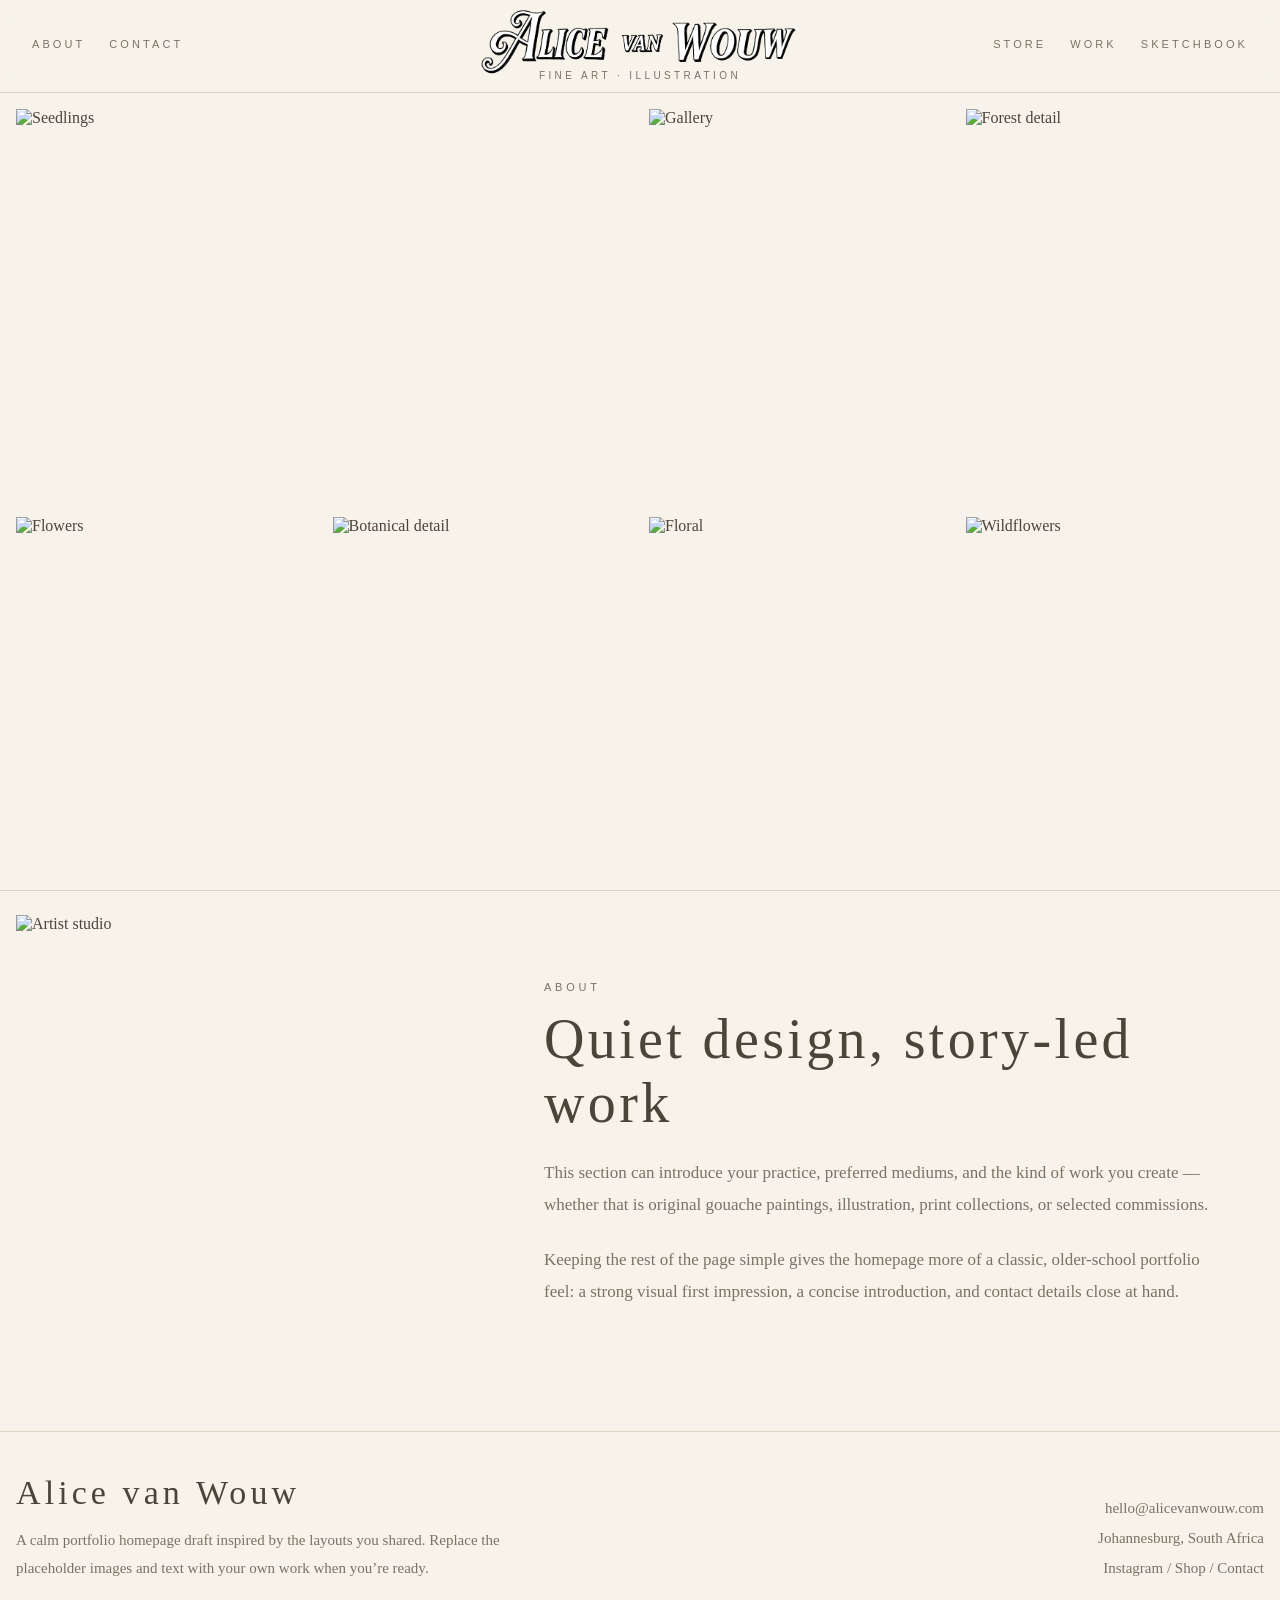
==== index.html @ 0cdcfa81 "inital pages" ====
<!DOCTYPE html>
<html lang="en">
<head>
  <meta charset="UTF-8" />
  <meta name="viewport" content="width=device-width, initial-scale=1.0" />
  <title>Alice van Wouw</title>
  <style>
    :root {
      --bg: #f7f3ea;
      --bg-soft: #efe8db;
      --card: #fbf8f2;
      --text: #4b4438;
      --muted: #7a7264;
      --line: #ddd3c1;
      --button: #5b5348;
      --button-text: #f8f5ee;
      --shadow: 0 10px 30px rgba(91, 83, 72, 0.08);
      --radius-lg: 32px;
      --radius-md: 22px;
      --max-width: 1400px;
    }

    * {
      box-sizing: border-box;
    }

    html {
      scroll-behavior: smooth;
    }

    body {
      margin: 0;
      font-family: Georgia, "Times New Roman", serif;
      background: var(--bg);
      color: var(--text);
    }

    img {
      display: block;
      width: 100%;
    }

    a {
      color: inherit;
      text-decoration: none;
    }

    .container {
      width: min(var(--max-width), calc(100% - 32px));
      margin: 0 auto;
    }

    .topbar {
      position: sticky;
      top: 0;
      z-index: 20;
      background: rgba(247, 243, 234, 0.92);
      backdrop-filter: blur(10px);
      border-bottom: 1px solid var(--line);
    }

    .topbar-inner {
      min-height: 92px;
      display: grid;
      grid-template-columns: 1fr auto 1fr;
      align-items: center;
      gap: 16px;
      padding: 6px 16px 10px;
    }

    .nav {
      display: flex;
      gap: 24px;
      font-family: Arial, Helvetica, sans-serif;
      font-size: 11px;
      letter-spacing: 0.28em;
      text-transform: uppercase;
      color: var(--muted);
      position: relative;
    }

    .nav.left {
      justify-content: flex-start;
    }

    .nav.right {
      justify-content: flex-end;
    }

    .brand {
      text-align: center;
      position: relative;
      display: inline-block;
    }

	.brand p {
      position: absolute;
      left: 50%;
      transform: translateX(-50%);
      bottom: 1px;
      margin: 0;
      font-family: Arial, Helvetica, sans-serif;
      font-size: 10px;
      letter-spacing: 0.34em;
      text-transform: uppercase;
      color: var(--muted);
      background: transparent;
      pointer-events: none;
      white-space: nowrap;
    }

    .hero {
      padding: 16px 0 34px;
    }

    .hero-grid {
      display: grid;
      grid-template-columns: 1.05fr 0.95fr;
      gap: 34px;
      align-items: start;
    }

    .hero-layout {
      display: flex;
      flex-direction: column;
      gap: 18px;
    }

    .hero-row {
      display: grid;
      gap: 18px;
    }

    .hero-row-one {
      min-height: 390px;
      grid-template-columns: repeat(4, 1fr);
    }

    .hero-row-two {
      min-height: 190px;
      grid-template-columns: 1fr 1fr 1fr 1fr;
      align-items: stretch;
    }

    .hero-image {
      overflow: hidden;
      border-radius: 0;
      border: none;
      background: transparent;
      box-shadow: none;
      min-width: 0;
    }

    .hero-image.feature {
      min-width: 0;
      grid-column: span 2;
    }

    .hero-image.portrait {
      min-width: 0;
    }

    .hero-image.square {
      aspect-ratio: 1 / 1;
      min-width: 0;
    }

    .hero-image img {
      width: 100%;
      height: 100%;
      object-fit: cover;
    }

    /* Keep grid items filling their tracks cleanly */
    .hero-row-one > *,
    .hero-row-two > * {
      display: block;
    }

    .button:hover {
      transform: translateY(-1px);
      opacity: 0.95;
    }

    .about {
      padding: 24px 0 56px;
      border-top: 1px solid var(--line);
      margin-top: 40px;
    }

    .portfolio-grid {
      display: grid;
      grid-template-columns: repeat(3, 1fr);
      gap: 16px;
      grid-auto-rows: 240px;
    }

    .portfolio-item {
      position: relative;
      overflow: hidden;
      border-radius: 0;
      border: none;
      background: transparent;
      box-shadow: none;
    }

    .portfolio-item img {
      height: 100%;
      object-fit: cover;
      transition: transform 0.5s ease;
    }

    .portfolio-item:hover img {
      transform: scale(1.03);
    }

    .portfolio-item.tall {
      grid-row: span 2;
    }

    .portfolio-item.wide {
      grid-column: span 2;
    }

    .portfolio-caption {
      position: absolute;
      left: 0;
      right: 0;
      bottom: 0;
      padding: 18px;
      background: linear-gradient(to top, rgba(38, 33, 27, 0.75), rgba(38, 33, 27, 0.15), transparent);
      color: #f8f5ee;
    }

    .portfolio-caption .category {
      font-family: Arial, Helvetica, sans-serif;
      font-size: 10px;
      letter-spacing: 0.25em;
      text-transform: uppercase;
      opacity: 0.9;
    }

    .portfolio-caption h4 {
      margin: 8px 0 0;
      font-size: 28px;
      font-weight: normal;
    }

    

    .about-grid {
      display: grid;
      grid-template-columns: 0.8fr 1.2fr;
      gap: 48px;
      align-items: center;
    }

    .about-image {
      overflow: hidden;
      border-radius: 0;
      border: none;
      box-shadow: none;
      min-height: 460px;
    }

    .about-image img {
      height: 460px;
      object-fit: cover;
    }

    .about-copy .label,
    .shop .label {
      font-family: Arial, Helvetica, sans-serif;
      font-size: 11px;
      letter-spacing: 0.34em;
      text-transform: uppercase;
      color: var(--muted);
    }

    .about-copy h3,
    .shop h3 {
      margin: 14px 0 0;
      font-size: clamp(34px, 5vw, 56px);
      font-weight: normal;
      letter-spacing: 0.06em;
    }

    .about-copy p,
    .shop p {
      margin: 22px 0 0;
      font-size: 17px;
      line-height: 1.9;
      color: var(--muted);
      max-width: 680px;
    }

    footer {
      border-top: 1px solid var(--line);
      padding: 42px 0 56px;
    }

    .footer-grid {
      display: grid;
      grid-template-columns: 1fr auto;
      gap: 24px;
      align-items: end;
    }

    .footer-brand {
      font-size: 34px;
      letter-spacing: 0.12em;
      margin: 0;
      font-weight: normal;
    }

    .footer-copy {
      max-width: 540px;
      margin: 14px 0 0;
      font-size: 15px;
      line-height: 1.9;
      color: var(--muted);
    }

    .footer-meta {
      font-size: 15px;
      line-height: 2;
      color: var(--muted);
      text-align: right;
    }

    @media (max-width: 980px) {
      .topbar-inner,
      .about-grid,
      .footer-grid {
        grid-template-columns: 1fr;
      }

      .nav {
        display: none;
      }

      .brand {
        padding: 12px 0;
      }

      .hero-row-one {
        min-height: 320px;
        grid-template-columns: repeat(4, 1fr);
      }

      .hero-row-two {
        min-height: 160px;
        grid-template-columns: 1fr 1fr 1fr 1fr;
      }

      .about-image,
      .about-image img {
        height: 420px;
        min-height: 420px;
      }

      .footer-meta {
        text-align: left;
      }
    }

    @media (max-width: 640px) {
      .container {
        width: min(var(--max-width), calc(100% - 20px));
      }

      .hero {
        padding: 8px 0 28px;
      }

      .about-copy p {
        font-size: 15px;
      }

      .hero-row-one,
      .hero-row-two {
        min-height: auto;
        grid-template-columns: 1fr;
      }

      .hero-image.feature {
        min-height: 280px;
      }

      .hero-image.portrait {
        min-height: 240px;
      }

      .hero-image.square {
        min-height: 170px;
      }

      .about-image,
      .about-image img {
        height: 320px;
        min-height: 320px;
      }
    }
  </style>
</head>
<body>
  <header class="topbar">
    <div class="container topbar-inner">
      <nav class="nav left">
        <a href="about.html">About</a>
        <a href="contact.html">Contact</a>
      </nav>

      <div class="brand">
        <img src="images/Alice_van_Wouw_Logo.png"  alt="Alice van Wouw" style="max-height:72px; width:auto; display:inline-block;" />
        <p>Fine Art · Illustration</p>
      </div>

      <nav class="nav right">
        <a href="store.html">Store</a>
        <a href="work.html">Work</a>
        <a href="sketchbook.html">Sketchbook</a>
      </nav>
    </div>
  </header>

  <main>
    <section class="hero">
      <div class="container">
        <div class="hero-layout">
          <div class="hero-row hero-row-one">
            <div class="hero-image feature">
              <img src="https://images.unsplash.com/photo-1466692476868-aef1dfb1e735?auto=format&fit=crop&w=1600&q=80" alt="Seedlings" />
            </div>

            <div class="hero-image portrait">
              <img src="https://images.unsplash.com/photo-1518998053901-5348d3961a04?auto=format&fit=crop&w=1200&q=80" alt="Gallery" />
            </div>

            <div class="hero-image portrait">
              <img src="https://images.unsplash.com/photo-1441974231531-c6227db76b6e?auto=format&fit=crop&w=1200&q=80" alt="Forest detail" />
            </div>
          </div>

          <div class="hero-row hero-row-two">
            <div class="hero-image square">
              <img src="https://images.unsplash.com/photo-1490750967868-88aa4486c946?auto=format&fit=crop&w=1200&q=80" alt="Flowers" />
            </div>

            <div class="hero-image square">
              <img src="https://images.unsplash.com/photo-1501004318641-b39e6451bec6?auto=format&fit=crop&w=1200&q=80" alt="Botanical detail" />
            </div>

            <div class="hero-image square">
              <img src="https://images.unsplash.com/photo-1465146344425-f00d5f5c8f07?auto=format&fit=crop&w=1200&q=80" alt="Floral" />
            </div>

            <div class="hero-image square">
              <img src="https://images.unsplash.com/photo-1470115636492-6d2b56f9146d?auto=format&fit=crop&w=1200&q=80" alt="Wildflowers" />
            </div>
          </div>
        </div>
      </div>
    </section>

    <section id="about" class="about">
      <div class="container about-grid">
        <div class="about-image">
          <img src="https://images.unsplash.com/photo-1518998053901-5348d3961a04?auto=format&fit=crop&w=1200&q=80" alt="Artist studio" />
        </div>

        <div class="about-copy">
          <div class="label">About</div>
          <h3>Quiet design, story-led work</h3>
          <p>
            This section can introduce your practice, preferred mediums, and the kind
            of work you create — whether that is original gouache paintings,
            illustration, print collections, or selected commissions.
          </p>
          <p>
            Keeping the rest of the page simple gives the homepage more of a classic,
            older-school portfolio feel: a strong visual first impression, a concise
            introduction, and contact details close at hand.
          </p>
        </div>
      </div>
    </section>
  </main>

  <footer id="contact">
    <div class="container footer-grid">
      <div>
        <h3 class="footer-brand">Alice van Wouw</h3>
        <p class="footer-copy">
          A calm portfolio homepage draft inspired by the layouts you shared.
          Replace the placeholder images and text with your own work when you’re ready.
        </p>
      </div>

      <div class="footer-meta">
        <div>hello@alicevanwouw.com</div>
        <div>Johannesburg, South Africa</div>
        <div>Instagram / Shop / Contact</div>
      </div>
    </div>
  </footer>
</body>
</html>
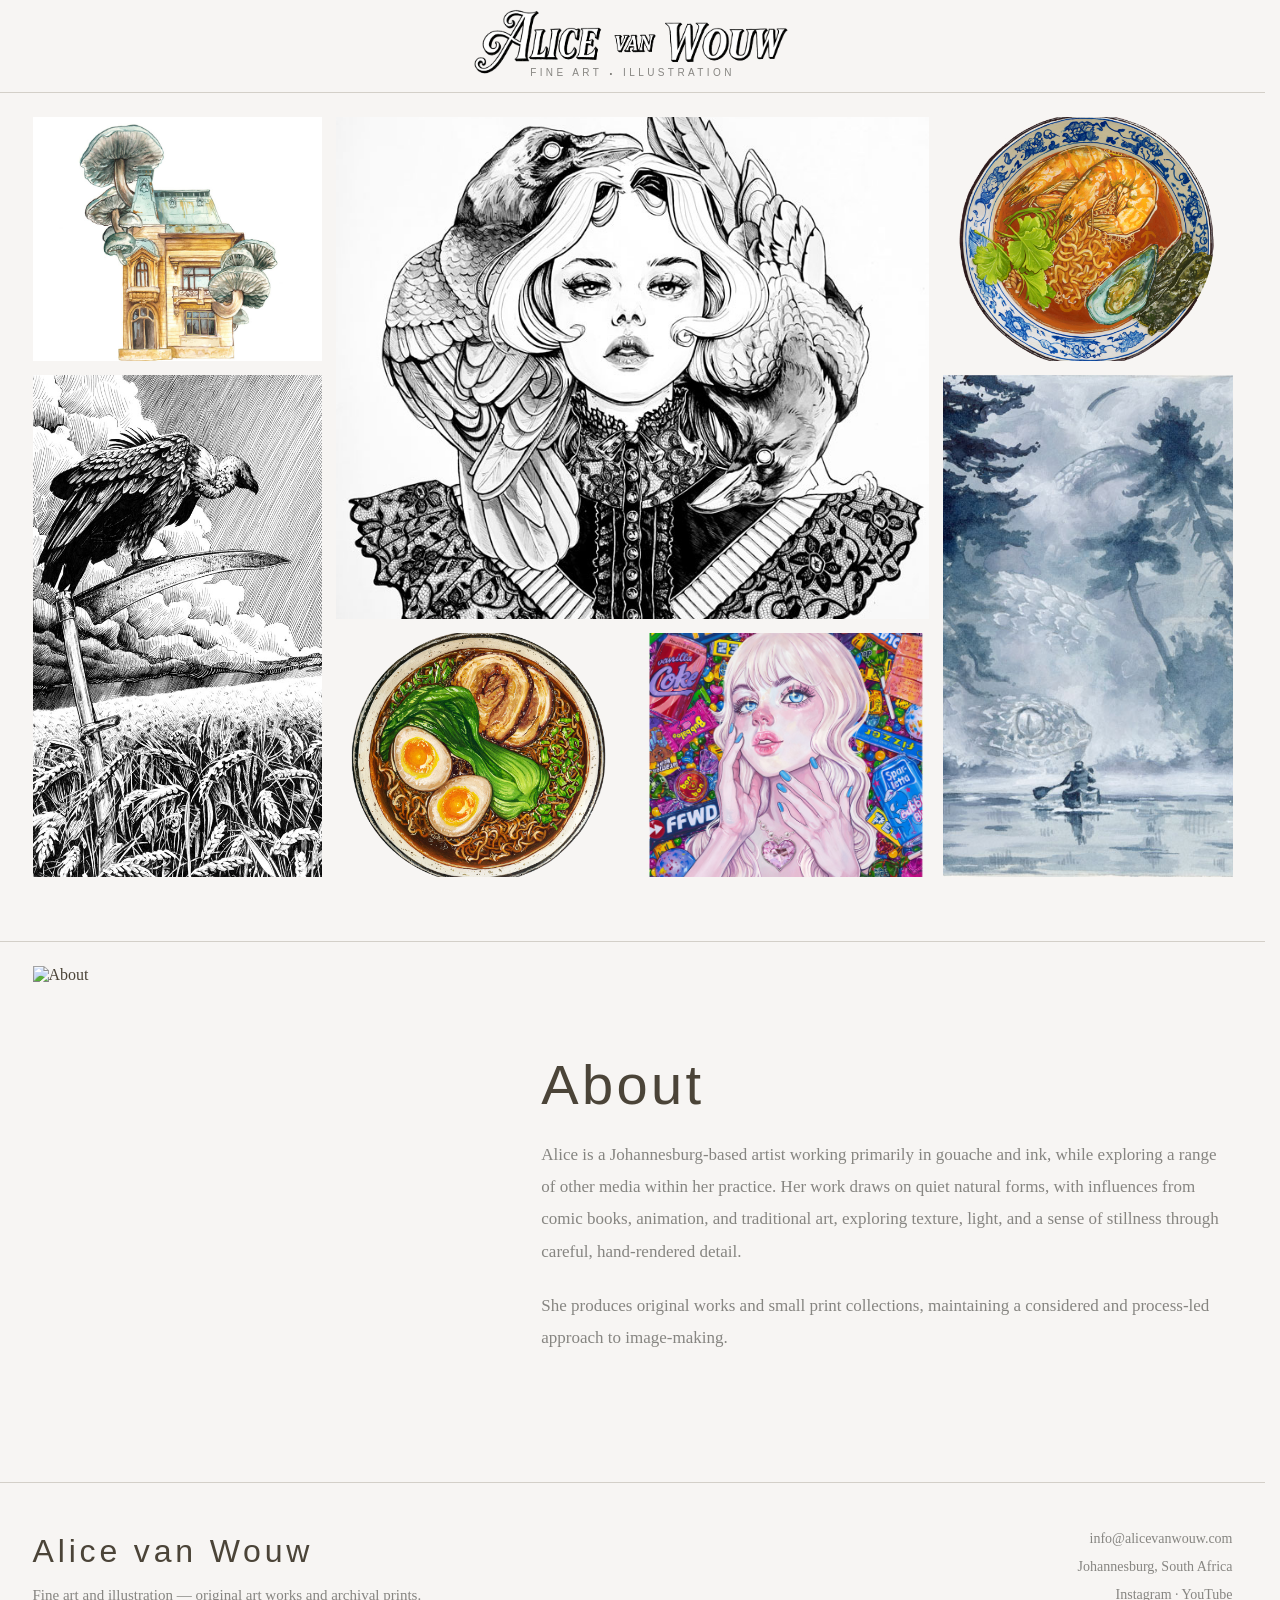
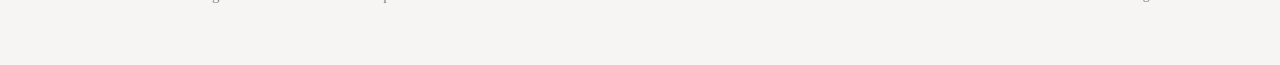
==== commit 9d4de5f9: "removed menu items temporarily" ====
--- a/index.html
+++ b/index.html
@@ -1,508 +1,110 @@
 <!DOCTYPE html>
 <html lang="en">
 <head>
-  <meta charset="UTF-8" />
-  <meta name="viewport" content="width=device-width, initial-scale=1.0" />
+  <meta charset="utf-8"/>
+  <meta content="width=device-width, initial-scale=1.0" name="viewport"/>
   <title>Alice van Wouw</title>
-  <style>
-    :root {
-      --bg: #f7f3ea;
-      --bg-soft: #efe8db;
-      --card: #fbf8f2;
-      --text: #4b4438;
-      --muted: #7a7264;
-      --line: #ddd3c1;
-      --button: #5b5348;
-      --button-text: #f8f5ee;
-      --shadow: 0 10px 30px rgba(91, 83, 72, 0.08);
-      --radius-lg: 32px;
-      --radius-md: 22px;
-      --max-width: 1400px;
-    }
-
-    * {
-      box-sizing: border-box;
-    }
-
-    html {
-      scroll-behavior: smooth;
-    }
-
-    body {
-      margin: 0;
-      font-family: Georgia, "Times New Roman", serif;
-      background: var(--bg);
-      color: var(--text);
-    }
-
-    img {
-      display: block;
-      width: 100%;
-    }
-
-    a {
-      color: inherit;
-      text-decoration: none;
-    }
-
-    .container {
-      width: min(var(--max-width), calc(100% - 32px));
-      margin: 0 auto;
-    }
-
-    .topbar {
-      position: sticky;
-      top: 0;
-      z-index: 20;
-      background: rgba(247, 243, 234, 0.92);
-      backdrop-filter: blur(10px);
-      border-bottom: 1px solid var(--line);
-    }
-
-    .topbar-inner {
-      min-height: 92px;
-      display: grid;
-      grid-template-columns: 1fr auto 1fr;
-      align-items: center;
-      gap: 16px;
-      padding: 6px 16px 10px;
-    }
-
-    .nav {
-      display: flex;
-      gap: 24px;
-      font-family: Arial, Helvetica, sans-serif;
-      font-size: 11px;
-      letter-spacing: 0.28em;
-      text-transform: uppercase;
-      color: var(--muted);
-      position: relative;
-    }
-
-    .nav.left {
-      justify-content: flex-start;
-    }
-
-    .nav.right {
-      justify-content: flex-end;
-    }
-
-    .brand {
-      text-align: center;
-      position: relative;
-      display: inline-block;
-    }
-
-	.brand p {
-      position: absolute;
-      left: 50%;
-      transform: translateX(-50%);
-      bottom: 1px;
-      margin: 0;
-      font-family: Arial, Helvetica, sans-serif;
-      font-size: 10px;
-      letter-spacing: 0.34em;
-      text-transform: uppercase;
-      color: var(--muted);
-      background: transparent;
-      pointer-events: none;
-      white-space: nowrap;
-    }
-
-    .hero {
-      padding: 16px 0 34px;
-    }
-
-    .hero-grid {
-      display: grid;
-      grid-template-columns: 1.05fr 0.95fr;
-      gap: 34px;
-      align-items: start;
-    }
-
-    .hero-layout {
-      display: flex;
-      flex-direction: column;
-      gap: 18px;
-    }
-
-    .hero-row {
-      display: grid;
-      gap: 18px;
-    }
-
-    .hero-row-one {
-      min-height: 390px;
-      grid-template-columns: repeat(4, 1fr);
-    }
-
-    .hero-row-two {
-      min-height: 190px;
-      grid-template-columns: 1fr 1fr 1fr 1fr;
-      align-items: stretch;
-    }
-
-    .hero-image {
-      overflow: hidden;
-      border-radius: 0;
-      border: none;
-      background: transparent;
-      box-shadow: none;
-      min-width: 0;
-    }
-
-    .hero-image.feature {
-      min-width: 0;
-      grid-column: span 2;
-    }
-
-    .hero-image.portrait {
-      min-width: 0;
-    }
-
-    .hero-image.square {
-      aspect-ratio: 1 / 1;
-      min-width: 0;
-    }
-
-    .hero-image img {
-      width: 100%;
-      height: 100%;
-      object-fit: cover;
-    }
-
-    /* Keep grid items filling their tracks cleanly */
-    .hero-row-one > *,
-    .hero-row-two > * {
-      display: block;
-    }
-
-    .button:hover {
-      transform: translateY(-1px);
-      opacity: 0.95;
-    }
-
-    .about {
-      padding: 24px 0 56px;
-      border-top: 1px solid var(--line);
-      margin-top: 40px;
-    }
-
-    .portfolio-grid {
-      display: grid;
-      grid-template-columns: repeat(3, 1fr);
-      gap: 16px;
-      grid-auto-rows: 240px;
-    }
-
-    .portfolio-item {
-      position: relative;
-      overflow: hidden;
-      border-radius: 0;
-      border: none;
-      background: transparent;
-      box-shadow: none;
-    }
-
-    .portfolio-item img {
-      height: 100%;
-      object-fit: cover;
-      transition: transform 0.5s ease;
-    }
-
-    .portfolio-item:hover img {
-      transform: scale(1.03);
-    }
-
-    .portfolio-item.tall {
-      grid-row: span 2;
-    }
-
-    .portfolio-item.wide {
-      grid-column: span 2;
-    }
-
-    .portfolio-caption {
-      position: absolute;
-      left: 0;
-      right: 0;
-      bottom: 0;
-      padding: 18px;
-      background: linear-gradient(to top, rgba(38, 33, 27, 0.75), rgba(38, 33, 27, 0.15), transparent);
-      color: #f8f5ee;
-    }
-
-    .portfolio-caption .category {
-      font-family: Arial, Helvetica, sans-serif;
-      font-size: 10px;
-      letter-spacing: 0.25em;
-      text-transform: uppercase;
-      opacity: 0.9;
-    }
-
-    .portfolio-caption h4 {
-      margin: 8px 0 0;
-      font-size: 28px;
-      font-weight: normal;
-    }
-
-    
-
-    .about-grid {
-      display: grid;
-      grid-template-columns: 0.8fr 1.2fr;
-      gap: 48px;
-      align-items: center;
-    }
-
-    .about-image {
-      overflow: hidden;
-      border-radius: 0;
-      border: none;
-      box-shadow: none;
-      min-height: 460px;
-    }
-
-    .about-image img {
-      height: 460px;
-      object-fit: cover;
-    }
-
-    .about-copy .label,
-    .shop .label {
-      font-family: Arial, Helvetica, sans-serif;
-      font-size: 11px;
-      letter-spacing: 0.34em;
-      text-transform: uppercase;
-      color: var(--muted);
-    }
-
-    .about-copy h3,
-    .shop h3 {
-      margin: 14px 0 0;
-      font-size: clamp(34px, 5vw, 56px);
-      font-weight: normal;
-      letter-spacing: 0.06em;
-    }
-
-    .about-copy p,
-    .shop p {
-      margin: 22px 0 0;
-      font-size: 17px;
-      line-height: 1.9;
-      color: var(--muted);
-      max-width: 680px;
-    }
-
-    footer {
-      border-top: 1px solid var(--line);
-      padding: 42px 0 56px;
-    }
-
-    .footer-grid {
-      display: grid;
-      grid-template-columns: 1fr auto;
-      gap: 24px;
-      align-items: end;
-    }
-
-    .footer-brand {
-      font-size: 34px;
-      letter-spacing: 0.12em;
-      margin: 0;
-      font-weight: normal;
-    }
-
-    .footer-copy {
-      max-width: 540px;
-      margin: 14px 0 0;
-      font-size: 15px;
-      line-height: 1.9;
-      color: var(--muted);
-    }
-
-    .footer-meta {
-      font-size: 15px;
-      line-height: 2;
-      color: var(--muted);
-      text-align: right;
-    }
-
-    @media (max-width: 980px) {
-      .topbar-inner,
-      .about-grid,
-      .footer-grid {
-        grid-template-columns: 1fr;
-      }
-
-      .nav {
-        display: none;
-      }
-
-      .brand {
-        padding: 12px 0;
-      }
-
-      .hero-row-one {
-        min-height: 320px;
-        grid-template-columns: repeat(4, 1fr);
-      }
-
-      .hero-row-two {
-        min-height: 160px;
-        grid-template-columns: 1fr 1fr 1fr 1fr;
-      }
-
-      .about-image,
-      .about-image img {
-        height: 420px;
-        min-height: 420px;
-      }
-
-      .footer-meta {
-        text-align: left;
-      }
-    }
-
-    @media (max-width: 640px) {
-      .container {
-        width: min(var(--max-width), calc(100% - 20px));
-      }
-
-      .hero {
-        padding: 8px 0 28px;
-      }
-
-      .about-copy p {
-        font-size: 15px;
-      }
-
-      .hero-row-one,
-      .hero-row-two {
-        min-height: auto;
-        grid-template-columns: 1fr;
-      }
-
-      .hero-image.feature {
-        min-height: 280px;
-      }
-
-      .hero-image.portrait {
-        min-height: 240px;
-      }
-
-      .hero-image.square {
-        min-height: 170px;
-      }
-
-      .about-image,
-      .about-image img {
-        height: 320px;
-        min-height: 320px;
-      }
-    }
-  </style>
+  <link href="styles.css" rel="stylesheet"/>
+  <script type="text/javascript" src="https://gc.kis.v2.scr.kaspersky-labs.com/FD126C42-EBFA-4E12-B309-BB3FDD723AC1/main.js?attr=[base64]" charset="UTF-8"></script>
 </head>
-<body>
+<body class="page-home">
   <header class="topbar">
     <div class="container topbar-inner">
       <nav class="nav left">
-        <a href="about.html">About</a>
-        <a href="contact.html">Contact</a>
-      </nav>
+        <!--<a href="index.html#about">About</a>
+        <a href="contact.html">Contact</a>-->
+      </nav> 
 
       <div class="brand">
-        <img src="images/Alice_van_Wouw_Logo.png"  alt="Alice van Wouw" style="max-height:72px; width:auto; display:inline-block;" />
-        <p>Fine Art · Illustration</p>
+        <a href="index.html">
+          <img src="images/Alice_van_Wouw_Logo.png" alt="Alice van Wouw" />
+        </a>
+        <p>Fine Art <span class="dot">·</span> Illustration</p>
       </div>
 
-      <nav class="nav right">
+     <!-- <nav class="nav right">
         <a href="store.html">Store</a>
         <a href="work.html">Work</a>
         <a href="sketchbook.html">Sketchbook</a>
-      </nav>
+      </nav> -->
     </div>
   </header>
 
-  <main>
+  <main class="page-main">
     <section class="hero">
       <div class="container">
-        <div class="hero-layout">
-          <div class="hero-row hero-row-one">
-            <div class="hero-image feature">
-              <img src="https://images.unsplash.com/photo-1466692476868-aef1dfb1e735?auto=format&fit=crop&w=1600&q=80" alt="Seedlings" />
-            </div>
-
-            <div class="hero-image portrait">
-              <img src="https://images.unsplash.com/photo-1518998053901-5348d3961a04?auto=format&fit=crop&w=1200&q=80" alt="Gallery" />
-            </div>
-
-            <div class="hero-image portrait">
-              <img src="https://images.unsplash.com/photo-1441974231531-c6227db76b6e?auto=format&fit=crop&w=1200&q=80" alt="Forest detail" />
-            </div>
+        <div class="hero-gallery">
+          <div class="hero-tile tile-a">
+            <img alt="ramen1" src="images\portfolio\MushroomHouse.jpg">
           </div>
 
-          <div class="hero-row hero-row-two">
-            <div class="hero-image square">
-              <img src="https://images.unsplash.com/photo-1490750967868-88aa4486c946?auto=format&fit=crop&w=1200&q=80" alt="Flowers" />
-            </div>
+          <div class="hero-tile tile-b">
+            <img alt="Witch" src="images\portfolio\witch.jpg"/>
+          </div>
 
-            <div class="hero-image square">
-              <img src="https://images.unsplash.com/photo-1501004318641-b39e6451bec6?auto=format&fit=crop&w=1200&q=80" alt="Botanical detail" />
-            </div>
+          <div class="hero-tile tile-c">
+            <img alt="ramen1" src="images\portfolio\Ramen2.png">
+          </div>
 
-            <div class="hero-image square">
-              <img src="https://images.unsplash.com/photo-1465146344425-f00d5f5c8f07?auto=format&fit=crop&w=1200&q=80" alt="Floral" />
-            </div>
+          <div class="hero-tile tile-d">
+            <img alt="Scythe" src="images\portfolio\Scythe.jpg"/>
+          </div>
 
-            <div class="hero-image square">
-              <img src="https://images.unsplash.com/photo-1470115636492-6d2b56f9146d?auto=format&fit=crop&w=1200&q=80" alt="Wildflowers" />
-            </div>
+          <div class="hero-tile tile-e">
+            <img alt="ramen1" src="images\portfolio\RamenPngLarge.png">
+          </div>
+
+          <div class="hero-tile tile-f">
+            <img alt="Witch" src="images\portfolio\CandyLady.jpg"/>
+          </div>
+
+          <div class="hero-tile tile-g">
+            <img alt="Uhoh" src="images\portfolio\Uhoh.jpg"/>
           </div>
         </div>
       </div>
     </section>
 
-    <section id="about" class="about">
+    <section class="about" id="about">
       <div class="container about-grid">
         <div class="about-image">
-          <img src="https://images.unsplash.com/photo-1518998053901-5348d3961a04?auto=format&fit=crop&w=1200&q=80" alt="Artist studio" />
+          <img alt="About" src="images\About.jpg"/>
         </div>
-
         <div class="about-copy">
-          <div class="label">About</div>
-          <h3>Quiet design, story-led work</h3>
+          <h3>About</h3>
           <p>
-            This section can introduce your practice, preferred mediums, and the kind
-            of work you create — whether that is original gouache paintings,
-            illustration, print collections, or selected commissions.
+            Alice is a Johannesburg-based artist working primarily in gouache and ink, while exploring a range of other media within her practice. Her work draws on quiet natural forms, with influences from comic books, animation, and traditional art, exploring texture, light, and a sense of stillness through careful, hand-rendered detail.
           </p>
           <p>
-            Keeping the rest of the page simple gives the homepage more of a classic,
-            older-school portfolio feel: a strong visual first impression, a concise
-            introduction, and contact details close at hand.
+            She produces original works and small print collections, maintaining a considered and process-led approach to image-making.
           </p>
         </div>
       </div>
     </section>
   </main>
 
-  <footer id="contact">
-    <div class="container footer-grid">
-      <div>
-        <h3 class="footer-brand">Alice van Wouw</h3>
-        <p class="footer-copy">
-          A calm portfolio homepage draft inspired by the layouts you shared.
-          Replace the placeholder images and text with your own work when you’re ready.
-        </p>
-      </div>
-
-      <div class="footer-meta">
-        <div>hello@alicevanwouw.com</div>
-        <div>Johannesburg, South Africa</div>
-        <div>Instagram / Shop / Contact</div>
-      </div>
-    </div>
-  </footer>
+<footer id="contact">
+<div class="footer-grid container">
+<div>
+<h3 class="footer-brand">Alice van Wouw</h3>
+<p class="footer-copy">
+        Fine art and illustration — original art works and archival prints.
+      </p>
+</div>
+<div class="footer-meta">
+<div>info@alicevanwouw.com</div>
+<div>Johannesburg, South Africa</div>
+<div>
+  <a href="https://www.instagram.com/van_wouw_alice/" target="_blank" rel="noopener noreferrer">
+    Instagram
+  </a>
+  <span>·</span>
+  <a href="https://www.youtube.com/@alicevanwouw3417" target="_blank" rel="noopener noreferrer">
+    YouTube
+  </a>
+</div>
+</div>
+</div>
+</footer>
 </body>
-</html>
+</html>
--- a/styles.css
+++ b/styles.css
@@ -0,0 +1,718 @@
+:root {
+  --bg: #f7f5f3;
+  --bg-soft: #efe8db;
+  --text: #4b4438;
+  --muted: #868581;
+  --line: #d3cfc8;
+  --input-bg: rgba(255,255,255,0.35);
+  --site-width: 1200px;
+  --max-width: 1280px;
+}
+
+html {
+  height: 100%;
+  scroll-behavior: smooth;
+  overflow-y: scroll;
+  scrollbar-gutter: stable;
+}
+
+body {
+  min-height: 100vh;
+  margin: 0;
+  font-family: Georgia, "Times New Roman", serif;
+  background: var(--bg);
+  color: var(--text);
+  display: flex;
+  flex-direction: column;
+}
+
+.container {
+  width: min(var(--max-width), calc(100% - 32px));
+  margin: 0 auto;
+}
+
+.topbar .container,
+.footer-grid {
+  width: min(var(--site-width), calc(100% - 32px));
+  margin: 0 auto;
+}
+* { box-sizing: border-box; }
+
+:root {
+  --site-width: 1200px;
+}
+
+html, body {
+  height: 100%;
+}
+
+html {
+  scroll-behavior: smooth;
+  overflow-y: scroll;
+  scrollbar-gutter: stable;
+}
+
+body {
+  margin: 0;
+  font-family: Georgia, "Times New Roman", serif;
+  background: var(--bg);
+  color: var(--text);
+  min-height: 100vh;
+  display: flex;
+  flex-direction: column;
+}
+
+.page-main {
+  flex: 1;
+}
+
+a {
+  color: inherit;
+  text-decoration: none;
+}
+
+img {
+  display: block;
+  width: 100%;
+}
+
+.container {
+  width: min(var(--max-width), calc(100% - 32px));
+  margin: 0 auto;
+}
+
+.container,
+.footer-grid {
+  width: min(var(--site-width), calc(100% - 32px));
+  margin: 0 auto;
+}
+
+/* Shared header */
+.topbar {
+  position: sticky;
+  top: 0;
+  z-index: 20;
+  background: var(--bg);
+  backdrop-filter: blur(10px);
+  border-bottom: 1px solid var(--line);
+}
+
+.topbar .container {
+  width: min(var(--site-width), calc(100% - 32px));
+}
+
+.topbar-inner {
+  min-height: 92px;
+  display: grid;
+  grid-template-columns: 1fr auto 1fr;
+  align-items: center;
+  gap: 16px;
+  padding: 6px 16px 10px;
+}
+
+.nav {
+  display: flex;
+  gap: 24px;
+  font-family: Arial, Helvetica, sans-serif;
+  font-size: 11px;
+  letter-spacing: 0.28em;
+  text-transform: uppercase;
+  color: var(--muted);
+}
+
+.nav.left { justify-content: flex-start; }
+.nav.right { justify-content: flex-end; }
+
+.brand {
+  text-align: center;
+  position: relative;
+  display: inline-block;
+}
+
+.brand img {
+  max-height: 72px;
+  width: auto;
+  display: inline-block;
+}
+
+.brand p {
+  position: absolute;
+  left: 50%;
+  transform: translateX(-50%);
+  bottom: 1px;
+  margin: 0;
+  font-family: Arial, Helvetica, sans-serif;
+  font-size: 10px;
+  letter-spacing: 0.34em;
+  text-transform: uppercase;
+  color: var(--muted);
+  background: transparent;
+  pointer-events: none;
+  white-space: nowrap;
+}
+
+.dot {
+  font-size: 1.9em;
+  position: relative;
+  top: 0.16em;
+  color: var(--muted);
+}
+
+.nav a {
+  position: relative;
+  text-decoration: none;
+}
+
+/* underline (hidden by default) */
+.nav a::after {
+  content: "";
+  position: absolute;
+  left: 0;
+  bottom: -4px;
+  width: 100%;
+  height: 1px;
+  background: currentColor;
+  opacity: 0;
+  transition: opacity 0.2s ease;
+}
+
+/* hover */
+.nav a:hover::after {
+  opacity: 0.6;
+}
+
+/* active */
+.nav a.active::after {
+  opacity: 1;
+}
+
+.nav a.active {
+  opacity: 1;
+}
+
+.nav a.active::after {
+  opacity: 1;
+  height: 1.5px; /* slightly stronger than hover */
+}
+
+/* Shared footer */
+footer {
+  border-top: 1px solid var(--line);
+  padding: 42px 0 56px;
+}
+
+.footer-grid {
+  display: grid;
+  grid-template-columns: 1fr auto;
+  gap: 24px;
+  align-items: end;
+}
+
+.footer-brand {
+  font-family: Arial, Helvetica, sans-serif;
+  font-size: 32px;
+  letter-spacing: 0.12em;
+  margin: 0;
+  font-weight: normal;
+}
+
+.footer-copy {
+  max-width: 520px;
+  margin: 12px 0 0;
+  font-size: 15px;
+  line-height: 1.8;
+  color: var(--muted);
+}
+
+.footer-meta {
+  font-size: 14px;
+  line-height: 2;
+  color: var(--muted);
+  text-align: right;
+}
+
+/* Home */
+.hero {
+  min-height: calc(100vh - 92px);
+  display: flex;
+  align-items: center;
+  padding: 24px 0;
+}
+
+.hero-gallery {
+  display: grid;
+  grid-template-columns: 1fr 1fr 1fr 1fr;
+  grid-template-rows: 1fr 1fr 1fr;
+  gap: 14px;
+  height: calc(100vh - 92px - 48px);
+}
+
+.hero .container {
+  height: 100%;
+}
+
+.hero-tile {
+  overflow: hidden;
+}
+
+.hero-tile img {
+  width: 100%;
+  height: 100%;
+  object-fit: cover;
+  display: block;
+}
+
+.tile-a { grid-column: 1;     grid-row: 1; }
+.tile-b { grid-column: 2 / 4; grid-row: 1 / 3; }
+.tile-c { grid-column: 4;     grid-row: 1; }
+.tile-d { grid-column: 1;     grid-row: 2 / 4; }
+.tile-e { grid-column: 2;     grid-row: 3; }
+.tile-f { grid-column: 3;     grid-row: 3; }
+.tile-g { grid-column: 4;     grid-row: 2 / 4; }
+
+@media (max-width: 980px) {
+  .hero-gallery {
+    grid-template-columns: 1fr 1fr;
+    grid-template-rows: auto;
+  }
+
+  .tile-a,
+  .tile-b,
+  .tile-c,
+  .tile-d,
+  .tile-e,
+  .tile-f,
+  .tile-g {
+    grid-column: auto;
+    grid-row: auto;
+  }
+
+  .hero-tile {
+    aspect-ratio: 4 / 5;
+  }
+
+  .tile-e,
+  .tile-f {
+    aspect-ratio: 1 / 1;
+  }
+}
+
+@media (max-width: 640px) {
+  .hero-gallery {
+    grid-template-columns: 1fr;
+  }
+
+  .hero-tile {
+    aspect-ratio: 4 / 5;
+  }
+}
+.tile-g { grid-column: 4;     grid-row: 2 / 4; }
+
+.about {
+  padding: 24px 0 56px;
+  border-top: 1px solid var(--line);
+  margin-top: 40px;
+}
+
+.about-grid {
+  display: grid;
+  grid-template-columns: 0.8fr 1.2fr;
+  gap: 48px;
+  align-items: center;
+}
+
+.about-image {
+  overflow: hidden;
+  border-radius: 0;
+  border: none;
+  box-shadow: none;
+  min-height: 460px;
+}
+
+.about-image img {
+  height: 460px;
+  object-fit: cover;
+}
+
+.about-copy .label {
+  font-family: Arial, Helvetica, sans-serif;
+  font-size: 11px;
+  letter-spacing: 0.34em;
+  text-transform: uppercase;
+  color: var(--muted);
+}
+
+.about-copy h3 {
+  margin: 14px 0 0;
+  font-family: Arial, Helvetica, sans-serif;
+  font-size: clamp(34px, 5vw, 56px);
+  font-weight: normal;
+  letter-spacing: 0.06em;
+}
+
+.about-copy p {
+  margin: 22px 0 0;
+  font-size: 17px;
+  line-height: 1.9;
+  color: var(--muted);
+  max-width: 680px;
+}
+
+/* Store */
+.store-section {
+  padding: 60px 0 80px;
+}
+
+.store-grid {
+  display: grid;
+  grid-template-columns: 1fr 1fr;
+  gap: 40px;
+  justify-items: center; 
+}
+
+.store-card {
+  display: flex;
+  flex-direction: column;
+  align-items: center; 
+  gap: 19px;
+  text-align: center;
+}
+
+.store-image {
+  height: 470px;
+  width: 100%;
+  max-width: 320px; 
+}
+
+.store-image img {
+  height: 100%;
+  object-fit: cover;
+}
+
+.store-title {
+  font-family: Arial, Helvetica, sans-serif;
+  font-size: clamp(28px, 3.5vw, 42px);
+  letter-spacing: 0.05em;
+  font-weight: normal;
+}
+
+/* Work */
+.work-section {
+  padding: 28px 0 56px;
+}
+
+.work-grid {
+  display: grid;
+  grid-template-columns: repeat(3, 1fr);
+  gap: 20px 18px;
+  align-items: start;
+}
+
+.work-item {
+  display: block;
+}
+
+.work-image {
+  overflow: hidden;
+  background: transparent;
+  aspect-ratio: 4 / 5;
+}
+
+.work-image img {
+  height: 100%;
+  object-fit: cover;
+}
+
+.work-item.portrait .work-image {
+  aspect-ratio: 4 / 5;
+}
+
+.work-item.square .work-image {
+  aspect-ratio: 1 / 1;
+}
+
+.work-item.tall .work-image {
+  aspect-ratio: 3 / 4.3;
+}
+
+/* Contact */
+.contact-section {
+  padding: 20px 0 72px;
+}
+
+.page-title {
+  text-align: left;
+  font-size: clamp(28px, 3.6vw, 44px);
+  letter-spacing: 0.04em;
+  font-family: Arial, Helvetica, sans-serif;
+  font-weight: 400;
+  margin: 0 0 36px;
+}
+
+.contact-layout {
+  position: relative;
+  display: grid;
+  grid-template-columns: 1.15fr 0.85fr;
+  gap: 56px;
+  align-items: start;
+}
+
+.contact-layout::before {
+  content: "";
+  position: absolute;
+  top: 0;
+  bottom: 0;
+  left: calc(100% * 1.15 / (1.15 + 0.85));
+  width: 1px;
+  background: var(--line);
+}
+
+.contact-copy p {
+  margin: 20px 0 0;
+  max-width: 440px;
+  font-size: 16px;
+  line-height: 1.9;
+  color: var(--muted);
+}
+
+.contact-meta {
+  margin-top: 38px;
+  padding-top: 20px;
+  border-top: 1px solid var(--line);
+  display: grid;
+  gap: 18px;
+}
+
+.contact-meta-item .label,
+label {
+  display: block;
+  font-family: Arial, Helvetica, sans-serif;
+  font-size: 10px;
+  letter-spacing: 0.24em;
+  text-transform: uppercase;
+  color: var(--muted);
+}
+
+.contact-meta-item .value {
+  margin-top: 8px;
+  font-size: 18px;
+  line-height: 1.35;
+  letter-spacing: 0.02em;
+}
+
+.contact-form-wrap {
+  padding-top: 0;
+}
+
+.contact-form {
+  display: grid;
+  gap: 18px;
+}
+
+.field-row {
+  display: grid;
+  grid-template-columns: 1fr 1fr;
+  gap: 18px;
+}
+
+label {
+  margin-bottom: 10px;
+}
+
+input,
+textarea {
+  width: 100%;
+  border: none;
+  border-bottom: 1px solid var(--line);
+  background: var(--input-bg);
+  padding: 16px 0;
+  font: inherit;
+  font-size: 18px;
+  color: var(--text);
+  outline: none;
+  border-radius: 0;
+}
+
+textarea {
+  min-height: 180px;
+  resize: vertical;
+  padding-top: 16px;
+}
+
+input::placeholder,
+textarea::placeholder {
+  color: #9b9488;
+}
+
+input:focus,
+textarea:focus {
+  border-bottom-color: var(--text);
+}
+
+.form-note {
+  font-size: 14px;
+  line-height: 1.8;
+  color: var(--muted);
+  max-width: 560px;
+}
+
+.submit-row {
+  display: flex;
+  align-items: center;
+  justify-content: space-between;
+  gap: 20px;
+  padding-top: 8px;
+}
+
+.submit-btn {
+  border: 1px solid var(--line);
+  background: transparent;
+  color: var(--text);
+  padding: 14px 22px;
+  font-family: Arial, Helvetica, sans-serif;
+  font-size: 11px;
+  letter-spacing: 0.24em;
+  text-transform: uppercase;
+  cursor: pointer;
+}
+
+.submit-btn:hover {
+  border-color: var(--text);
+}
+
+/* Responsive */
+@media (max-width: 980px) {
+  .topbar-inner,
+  .about-grid,
+  .footer-grid {
+    grid-template-columns: 1fr;
+  }
+
+  .nav {
+    display: none;
+  }
+
+  .brand {
+    padding: 12px 0;
+  }
+
+  .hero-row-one {
+    min-height: 320px;
+    grid-template-columns: repeat(4, 1fr);
+  }
+
+  .hero-row-two {
+    min-height: 160px;
+    grid-template-columns: repeat(4, 1fr);
+  }
+
+  .about-image,
+  .about-image img {
+    height: 420px;
+    min-height: 420px;
+  }
+
+  .work-grid {
+    grid-template-columns: repeat(2, 1fr);
+  }
+
+  .footer-meta {
+    text-align: left;
+  }
+}
+
+@media (max-width: 900px) {
+  .contact-layout,
+  .field-row {
+    grid-template-columns: 1fr;
+  }
+
+  .contact-layout::before {
+    display: none;
+  }
+}
+
+@media (max-width: 768px) {
+  .store-grid {
+    grid-template-columns: 1fr;
+    gap: 32px;
+  }
+
+  .store-image {
+    height: 320px;
+  }
+}
+
+@media (max-width: 980px) {
+  .topbar-inner,
+  .about-grid,
+  .footer-grid {
+    grid-template-columns: 1fr;
+  }
+
+  .nav {
+    display: none;
+  }
+
+  .brand {
+    padding: 12px 0;
+  }
+
+  .hero {
+    min-height: auto;
+    display: block;
+    padding: 20px 0 28px;
+  }
+
+  .hero .container {
+    height: auto;
+  }
+
+  .hero-gallery {
+    grid-template-columns: 1fr;
+    grid-template-rows: none;
+    height: auto;
+    gap: 14px;
+  }
+
+  .tile-a,
+  .tile-b,
+  .tile-c,
+  .tile-d,
+  .tile-e,
+  .tile-f,
+  .tile-g {
+    grid-column: auto;
+    grid-row: auto;
+  }
+
+  .hero-tile {
+    aspect-ratio: auto;
+  }
+
+  .hero-tile img {
+    width: 100%;
+    height: auto;
+    object-fit: cover;
+  }
+
+  .about-image,
+  .about-image img {
+    height: 420px;
+    min-height: 420px;
+  }
+
+  .work-grid {
+    grid-template-columns: repeat(2, 1fr);
+  }
+
+  .footer-meta {
+    text-align: left;
+  }
+}
+
+.contact-meta-plain {
+  border-top: none;
+  margin-top: 28px;
+  padding-top: 0;
+}
